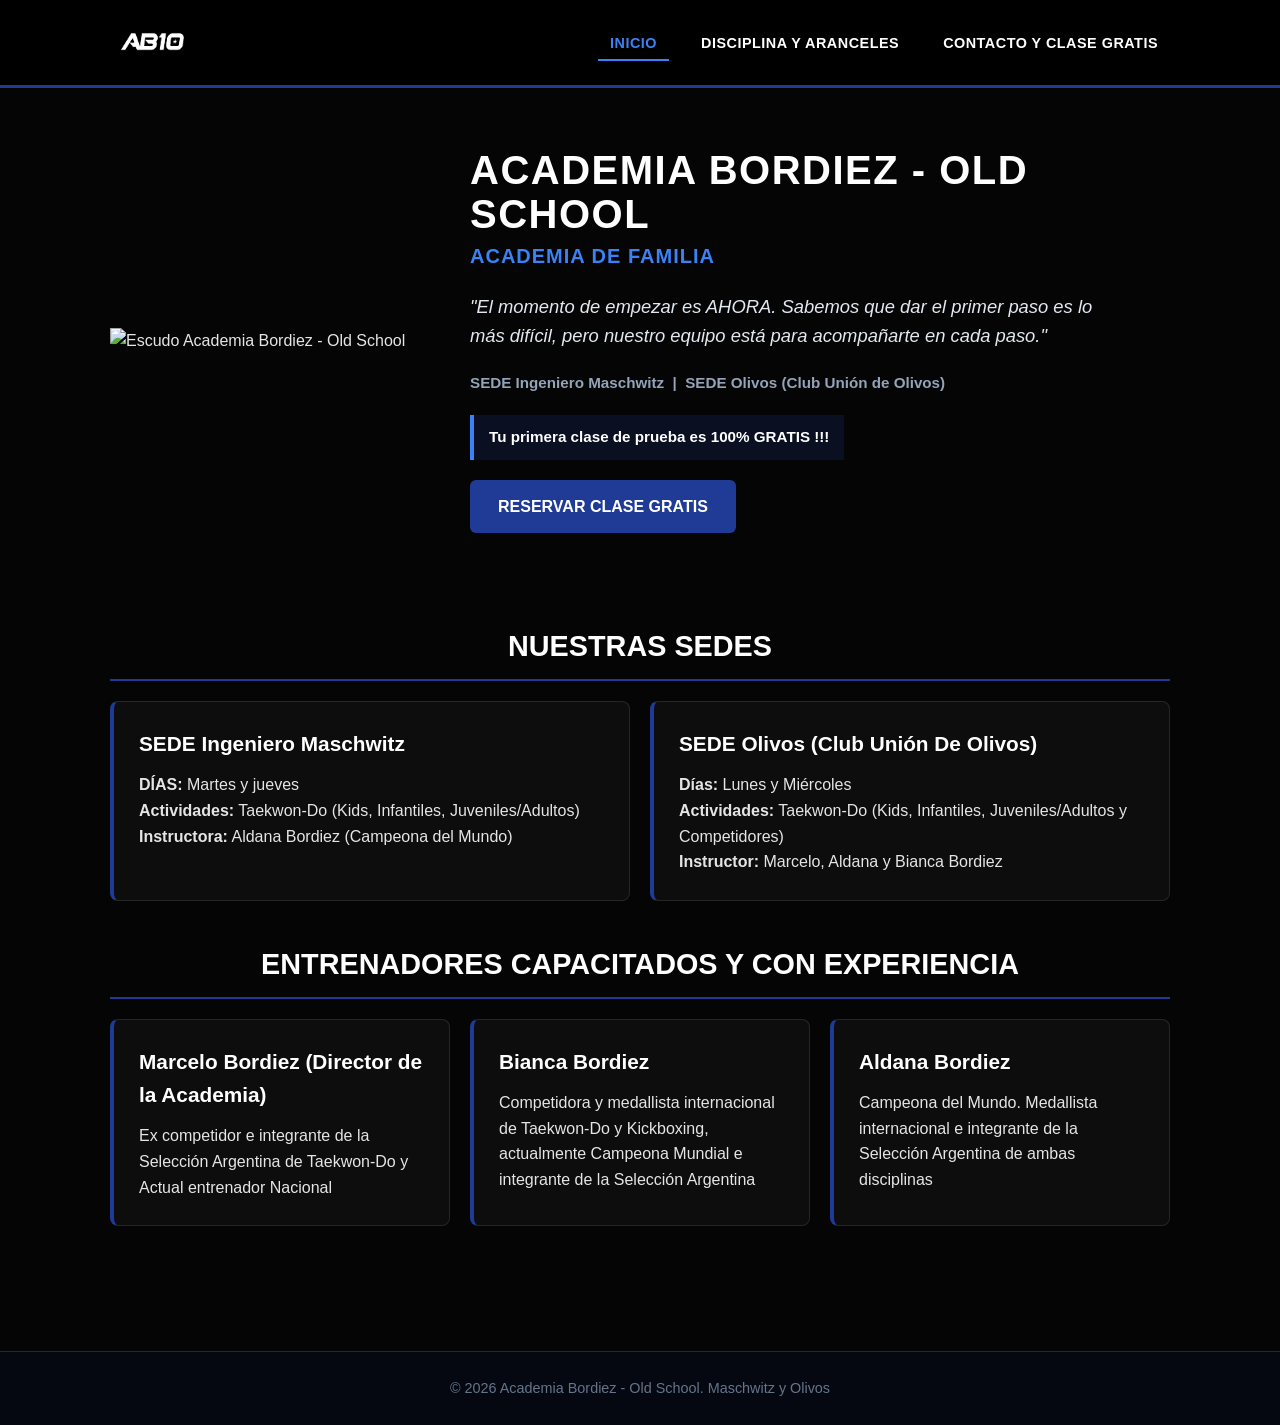
==== index.html @ 5c362b95 "Primer commit - ProgAB10" ====
<!DOCTYPE html>
<html lang="es">
<head>
    <meta charset="UTF-8">
    <meta name="viewport" content="width=device-width, initial-scale=1.0">
    <title>Academia Bordiez - Old School | Inicio</title>
    <link rel="stylesheet" href="css/styles.css">
</head>
<body>
    <header>
        <div class="contenedor-header">
            <img src="img/Bordiez - Logo AB10.png" alt="Logo Academia Bordiez - Old School" class="logo">
            <nav>
                <ul>
                    <li><a href="index.html" class="activo">Inicio</a></li>
                    <li><a href="servicios.html">Disciplina y Aranceles</a></li>
                    <li><a href="contacto.html">Contacto y Clase Gratis</a></li>
                </ul>
            </nav>
        </div>
    </header>

    <main class="contenedor-principal">
        <!-- SECCIÓN PRINCIPAL PORTADA --> 
        <section class="titulo-principal">
            <div class="columna-izquierda">
                <img src="c:\Users\bianc\Downloads\logo-academia.png.png" alt="Escudo Academia Bordiez - Old School" class="escudo-principal">
            </div>
            
            <div class="columna-texto">
                <h1>Academia Bordiez - Old School</h1>
                <p class="subtitulo-familia">Academia de familia</p>

                <p class="frase-camino">
                    "El momento de empezar es AHORA. Sabemos que dar el primer paso es lo más difícil, pero nuestro equipo está para acompañarte en cada paso."
                </p>

                <p class="sedes">SEDE Ingeniero Maschwitz &nbsp;|&nbsp; SEDE Olivos (Club Unión de Olivos)</p>

                <div class="banner-principal">
                    <span>Tu primera clase de prueba es 100% GRATIS !!!</span>
                </div>

                <div class="acciones-hero">
                    <a href="contacto.html" class="btn-cta">Reservar Clase Gratis</a>
                </div>
            </div>
        </section>

        <!-- SECCIÓN INFO IMPORTANTE Y SEDES -->
        <section class="info-sedes">
            <h2>Nuestras Sedes</h2>
            <div class="grilla-sedes">
                <article class="tarjeta-sede">
                    <h3>SEDE Ingeniero Maschwitz</h3>
                    <p><strong>DÍAS:</strong> Martes y jueves</p>
                    <p><strong>Actividades:</strong> Taekwon-Do (Kids, Infantiles, Juveniles/Adultos)</p>
                    <p><strong>Instructora:</strong> Aldana Bordiez (Campeona del Mundo)</p>
                </article>
                <article class="tarjeta-sede">
                    <h3>SEDE Olivos (Club Unión De Olivos)</h3>
                    <p><strong>Días:</strong> Lunes y Miércoles</p>
                    <p><strong>Actividades:</strong> Taekwon-Do (Kids, Infantiles, Juveniles/Adultos y Competidores)</p>
                    <p><strong>Instructor:</strong> Marcelo, Aldana y Bianca Bordiez</p>
                </article>
            </div>
        </section>

        <!-- STAFF DOCENTE -->
        <section class="Entrenadores">
            <h2>Entrenadores capacitados y con experiencia</h2>
            <div class="grilla-entrenadores">
                <article class="tarjeta-entrenadores">
                    <h3>Marcelo Bordiez (Director de la Academia)</h3>
                    <p>Ex competidor e integrante de la Selección Argentina de Taekwon-Do y Actual entrenador Nacional</p>
                </article>
                <article class="tarjeta-entrenadores">
                    <h3>Bianca Bordiez</h3>
                    <p>Competidora y medallista internacional de Taekwon-Do y Kickboxing, actualmente Campeona Mundial e integrante de la Selección Argentina</p>
                </article>
                <article class="tarjeta-entrenadores">
                    <h3>Aldana Bordiez</h3>
                    <p>Campeona del Mundo. Medallista internacional e integrante de la Selección Argentina de ambas disciplinas</p>
                </article> 
            </div>
        </section>
    </main>

    <footer>
        <div class="Contenedor-footer">
            <p>&copy; 2026 Academia Bordiez - Old School. Maschwitz y Olivos</p>
        </div>
    </footer>

    <script src="recursos/funciones.js"></script>
</body>
</html>
---- css/styles.css ----
/* ==========================================================================
   1. RESET Y ESTILOS GLOBALES
   ========================================================================== */
* {
    margin: 0;
    padding: 0;
    box-sizing: border-box;
}

body {
    font-family: 'Montserrat', 'Segoe UI', Arial, sans-serif;
    background-color: #050505; /* Fondo negro */
    color: #e5e5e5;            /* Texto claro */
    line-height: 1.6;
}

img {
    max-width: 100%;
    height: auto;
}

/* ==========================================================================
   2. CONTENEDOR PRINCIPAL
   ========================================================================== */
.contenedor-principal {
    max-width: 1100px;
    margin: 0 auto;
    padding: 40px 20px;
}

/* ==========================================================================
   3. HEADER Y NAVEGACIÓN
   ========================================================================== */
header {
    background-color: #000000;
    border-bottom: 3px solid #1f3b96;
    padding: 15px 0;
    position: sticky;
    top: 0;
    z-index: 100;
}

.contenedor-header {
    max-width: 1100px;
    margin: 0 auto;
    padding: 0 20px;
    display: flex;
    justify-content: space-between;
    align-items: center;
}

.logo {
    height: 55px;
    width: auto;
}

nav ul {
    list-style: none;
    display: flex;
    gap: 20px;
}

nav a {
    color: #ffffff;
    text-decoration: none;
    font-weight: 700;
    text-transform: uppercase;
    font-size: 0.9rem;
    letter-spacing: 0.5px;
    padding: 8px 12px;
    transition: all 0.3s ease;
}

nav a:hover, 
nav a.activo {
    color: #3b82f6;
    border-bottom: 2px solid #3b82f6;
}

/* ==========================================================================
   4. SECCIÓN INICIAL (TITULO-PRINCIPAL) - INICIO
   ========================================================================== */
.titulo-principal {
    display: flex;
    align-items: center;
    justify-content: space-between;
    gap: 40px;
    padding: 20px 0 50px 0;
    background: transparent;
    border: none;
}

.columna-izquierda {
    flex: 0 0 320px;
    display: flex;
    justify-content: center;
}

.escudo-principal {
    width: 100%;
    max-width: 320px;
    height: auto;
    display: block;
}

.columna-texto {
    flex: 1;
    display: flex;
    flex-direction: column;
    justify-content: center;
    text-align: left;
}

.columna-texto h1 {
    color: #ffffff;
    font-size: 2.5rem;
    font-weight: 800;
    text-transform: uppercase;
    letter-spacing: 1.5px;
    line-height: 1.1;
    margin-bottom: 4px;
}

.subtitulo-familia {
    color: #3b82f6;
    font-size: 1.25rem;
    font-weight: 600;
    text-transform: uppercase;
    letter-spacing: 1px;
    margin-bottom: 20px;
}

.frase-camino,
.frase-institucional {
    color: #e2e8f0;
    font-size: 1.15rem;
    font-style: italic;
    line-height: 1.6;
    margin-bottom: 20px;
    max-width: 650px;
}

.sedes {
    color: #94a3b8;
    font-size: 0.95rem;
    font-weight: 600;
    margin-bottom: 20px;
}

.banner-principal {
    background-color: rgba(31, 59, 150, 0.2);
    border-left: 4px solid #3b82f6;
    color: #ffffff;
    padding: 10px 15px;
    font-weight: 700;
    font-size: 0.95rem;
    margin-bottom: 20px;
    display: inline-block;
    width: fit-content;
}

.btn-cta {
    display: inline-block;
    background-color: #1f3b96;
    color: #ffffff;
    padding: 14px 28px;
    text-decoration: none;
    font-weight: bold;
    text-transform: uppercase;
    border-radius: 6px;
    transition: background 0.3s ease;
    align-self: flex-start;
}

.btn-cta:hover {
    background-color: #2563eb;
}

/* ==========================================================================
   5. GRILLAS Y TARJETAS EN INICIO
   ========================================================================== */
.info-sedes, 
.Entrenadores {
    margin-top: 40px;
}

.info-sedes h2, 
.Entrenadores h2 {
    font-size: 1.8rem;
    color: #ffffff;
    margin: 30px 0 20px 0;
    text-transform: uppercase;
    text-align: center;
    border-bottom: 2px solid #1f3b96;
    padding-bottom: 10px;
}

.grilla-sedes, 
.grilla-entrenadores,
.grilla-docentes {
    display: flex;
    justify-content: center;
    gap: 20px;
    margin-bottom: 35px;
}

.tarjeta-sede, 
.tarjeta-entrenadores {
    flex: 1;
    background-color: #0d0d0d;
    padding: 25px;
    border-radius: 8px;
    border: 1px solid #262626;
    border-left: 4px solid #1f3b96;
    text-align: left;
}

.tarjeta-sede h3, 
.tarjeta-entrenadores h3 {
    color: #ffffff;
    margin-bottom: 12px;
    font-size: 1.3rem;
}

/* ==========================================================================
   6. PÁGINA: DISCIPLINAS Y ARANCELES (servicios.html) - NUEVA SECCIÓN
   ========================================================================== */
.seccion-actividades h1, 
.seccion-aranceles h2,
.seccion-disciplinas h1,
.seccion-disciplinas h2 {
    font-size: 1.8rem;
    color: #ffffff;
    margin: 30px 0 25px 0;
    text-transform: uppercase;
    text-align: center;
    border-bottom: 2px solid #1f3b96;
    padding-bottom: 10px;
}

/* Tarjetas de Disciplinas y Actividades */
.tarjeta-actividad,
.tarjeta-disciplina,
.caja-actividad {
    background-color: #0d0d0d;
    padding: 25px;
    border-radius: 8px;
    margin-bottom: 25px;
    border: 1px solid #262626;
    border-left: 4px solid #1f3b96;
    text-align: left;
}

.tarjeta-actividad h2,
.tarjeta-actividad h3,
.tarjeta-disciplina h2,
.tarjeta-disciplina h3 {
    color: #3b82f6;
    font-size: 1.4rem;
    margin-bottom: 12px;
}

.beneficios-box,
.caja-info-extra {
    margin-top: 15px;
    padding: 12px 16px;
    background-color: #171717;
    border-left: 4px solid #1f3b96;
    font-size: 0.95rem;
    color: #d4d4d4;
    border-radius: 0 6px 6px 0;
}

/* Estilos para Tablas de Aranceles */
.tabla-contenedor,
.contenedor-tabla {
    overflow-x: auto;
    border-radius: 8px;
    margin: 20px auto 35px auto;
    border: 1px solid #262626;
}

table {
    width: 100%;
    border-collapse: collapse;
    background-color: #0d0d0d;
    text-align: left;
}

th, td {
    padding: 16px;
    border-bottom: 1px solid #262626;
}

th {
    background-color: #161e2e;
    color: #ffffff;
    border-bottom: 2px solid #1f3b96;
    text-transform: uppercase;
    font-size: 0.9rem;
    letter-spacing: 0.5px;
}

tr:hover {
    background-color: #171717;
}

td strong, 
.combo-destacado {
    color: #3b82f6;
}

/* ==========================================================================
   7. FORMULARIO DE CONTACTO (contacto.html)
   ========================================================================== */
.form-contacto {
    background-color: #161e2e;
    padding: 30px;
    border-radius: 8px;
    display: flex;
    flex-direction: column;
    gap: 18px;
    border: 1px solid #243044;
    max-width: 700px;
    margin: 0 auto;
}

.campo-form {
    display: flex;
    flex-direction: column;
}

.campo-form label {
    margin-bottom: 6px;
    font-weight: 600;
    color: #94a3b8;
}

.campo-form input, 
.campo-form select, 
.campo-form textarea {
    padding: 12px;
    border-radius: 6px;
    border: 1px solid #334155;
    background-color: #0f172a;
    color: #ffffff;
    font-size: 1rem;
}

.campo-form input:focus, 
.campo-form select:focus, 
.campo-form textarea:focus {
    outline: none;
    border-color: #1f3b96;
    box-shadow: 0 0 0 2px rgba(31, 59, 150, 0.4);
}

.btn-enviar {
    background-color: #1f3b96;
    color: #ffffff;
    padding: 14px;
    border: none;
    border-radius: 6px;
    font-weight: bold;
    text-transform: uppercase;
    cursor: pointer;
    transition: background 0.3s ease;
}

.btn-enviar:hover {
    background-color: #2563eb;
}

/* ==========================================================================
   8. FOOTER
   ========================================================================== */
footer {
    background-color: #050811;
    text-align: center;
    padding: 25px 0;
    margin-top: 50px;
    border-top: 1px solid #1e293b;
    color: #64748b;
    font-size: 0.9rem;
}

/* ==========================================================================
   9. ADAPTABILIDAD A CELULARES Y TABLETS
   ========================================================================== */
@media (max-width: 768px) {
    .titulo-principal,
    .hero-inicio {
        flex-direction: column;
        text-align: center;
        gap: 25px;
    }

    .columna-texto,
    .hero-col-derecha {
        text-align: center;
        align-items: center;
    }

    .frase-institucional {
        border-left: none;
        border-top: 2px solid #3b82f6;
        padding-left: 0;
        padding-top: 10px;
    }

    .btn-cta, 
    .banner-principal {
        align-self: center;
    }

    .columna-izquierda {
        flex: auto;
    }

    .escudo-principal {
        max-width: 220px;
    }

    .grilla-sedes, 
    .grilla-entrenadores,
    .grilla-docentes {
        flex-direction: column;
    }
}

@media (max-width: 720px) {
    .grilla-sedes, 
    .grilla-docentes {
        flex-direction: column;
    }
}

@media (max-width: 480px) {
    .contenedor-header {
        flex-direction: column;
        gap: 15px;
    }

    nav ul {
        flex-direction: column;
        align-items: center;
        gap: 10px;
    }

    .columna-texto h1,
    .hero h1 {
        font-size: 1.8rem;
    }
}
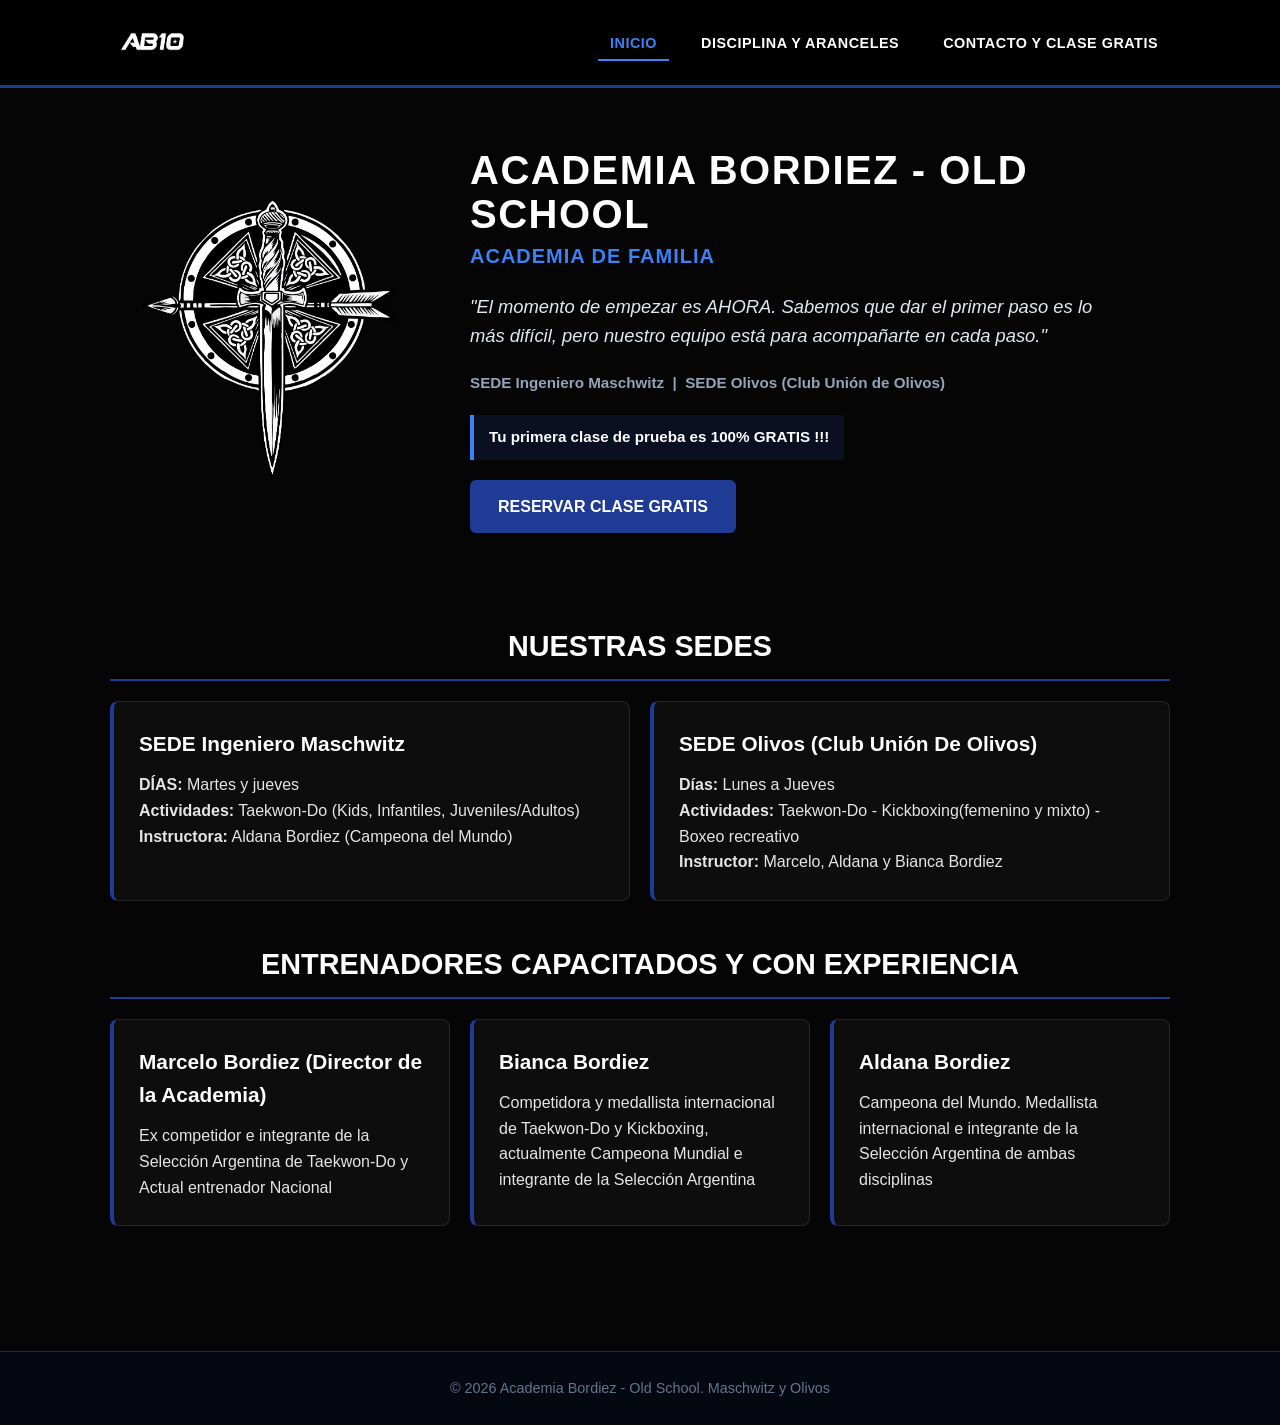
==== commit 899ba5a8: "Actualizacion, correcciones y agregamos funciones de calculo para las cuotas" ====
--- a/index.html
+++ b/index.html
@@ -24,7 +24,7 @@
         <!-- SECCIÓN PRINCIPAL PORTADA --> 
         <section class="titulo-principal">
             <div class="columna-izquierda">
-                <img src="c:\Users\bianc\Downloads\logo-academia.png.png" alt="Escudo Academia Bordiez - Old School" class="escudo-principal">
+                <img src="img/logo-academia.png.png" alt="Escudo Academia Bordiez - Old School" class="escudo-principal">
             </div>
             
             <div class="columna-texto">
@@ -59,8 +59,8 @@
                 </article>
                 <article class="tarjeta-sede">
                     <h3>SEDE Olivos (Club Unión De Olivos)</h3>
-                    <p><strong>Días:</strong> Lunes y Miércoles</p>
-                    <p><strong>Actividades:</strong> Taekwon-Do (Kids, Infantiles, Juveniles/Adultos y Competidores)</p>
+                    <p><strong>Días:</strong> Lunes a Jueves</p>
+                    <p><strong>Actividades:</strong> Taekwon-Do - Kickboxing(femenino y mixto) - Boxeo recreativo</p>
                     <p><strong>Instructor:</strong> Marcelo, Aldana y Bianca Bordiez</p>
                 </article>
             </div>
--- a/css/styles.css
+++ b/css/styles.css
@@ -179,12 +179,14 @@
 /* ==========================================================================
    5. GRILLAS Y TARJETAS EN INICIO
    ========================================================================== */
-.info-sedes, 
+.info-sedes,
+.seccion-contacto, 
 .Entrenadores {
     margin-top: 40px;
 }
 
 .info-sedes h2, 
+.seccion-contacto h2,
 .Entrenadores h2 {
     font-size: 1.8rem;
     color: #ffffff;
@@ -197,6 +199,7 @@
 
 .grilla-sedes, 
 .grilla-entrenadores,
+.info-contacto,
 .grilla-docentes {
     display: flex;
     justify-content: center;
@@ -205,6 +208,7 @@
 }
 
 .tarjeta-sede, 
+.tarjeta-contacto,
 .tarjeta-entrenadores {
     flex: 1;
     background-color: #0d0d0d;
@@ -216,6 +220,7 @@
 }
 
 .tarjeta-sede h3, 
+.tarjeta-contacto h3,
 .tarjeta-entrenadores h3 {
     color: #ffffff;
     margin-bottom: 12px;
@@ -313,7 +318,8 @@
 /* ==========================================================================
    7. FORMULARIO DE CONTACTO (contacto.html)
    ========================================================================== */
-.form-contacto {
+.form-contacto
+{
     background-color: #161e2e;
     padding: 30px;
     border-radius: 8px;
@@ -422,6 +428,7 @@
     }
 
     .grilla-sedes, 
+    .info-contacto,
     .grilla-entrenadores,
     .grilla-docentes {
         flex-direction: column;
@@ -451,4 +458,89 @@
     .hero h1 {
         font-size: 1.8rem;
     }
-}+}
+.boton-menu {
+    display: none;
+    background: transparent;
+    color: #fff;
+    border: 1px solid #3b82f6;
+    border-radius: 6px;
+    padding: 8px 12px;
+    font-size: 1.3rem;
+    cursor: pointer;
+}
+.seccion-calculadora {
+    background: #0d0d0d;
+    border: 1px solid #262626;
+    border-left: 4px solid #1f3b96;
+    border-radius: 8px;
+    padding: 24px;
+    margin: 28px 0;
+}
+.seccion-calculadora h2 {
+    color: #fff;
+    margin-bottom: 12px;
+}
+.lista-actividades {
+    display: grid;
+    grid-template-columns: repeat(auto-fit, minmax(220px, 1fr));
+    gap: 12px;
+    border: 1px solid #334155;
+    border-radius: 6px;
+    padding: 16px;
+    margin: 18px 0;
+}
+.lista-actividades legend {
+    padding: 0 8px;
+    color: #94a3b8;
+    font-weight: 700;
+}
+.lista-actividades label {
+    display: flex;
+    gap: 8px;
+    align-items: center;
+}
+.resultado-box {
+    background: #161e2e;
+    border-left: 4px solid #3b82f6;
+    border-radius: 6px;
+    padding: 16px;
+    margin: 16px 0;
+}
+.resultado-box[hidden] {
+    display: none;
+}
+#copiar-alias {
+    display: block;
+    margin-top: 12px;
+}
+.campo-invalido {
+    border: 2px solid #ef4444 !important;
+    box-shadow: 0 0 0 2px rgba(239, 68, 68, .15);
+}
+.campo-valido {
+    border: 2px solid #22c55e !important;
+}
+.boton-deshabilitado {
+    opacity: .55;
+}
+@media (max-width: 768px) {
+    .boton-menu {
+        display: inline-block;
+    }
+    .contenedor-header {
+        flex-wrap: wrap;
+    }
+    .contenedor-header nav {
+        display: none;
+        width: 100%;
+    }
+    .contenedor-header nav.activo {
+        display: block;
+    }
+    .contenedor-header nav ul {
+        flex-direction: column;
+        align-items: center;
+        padding-top: 14px;
+    }
+}
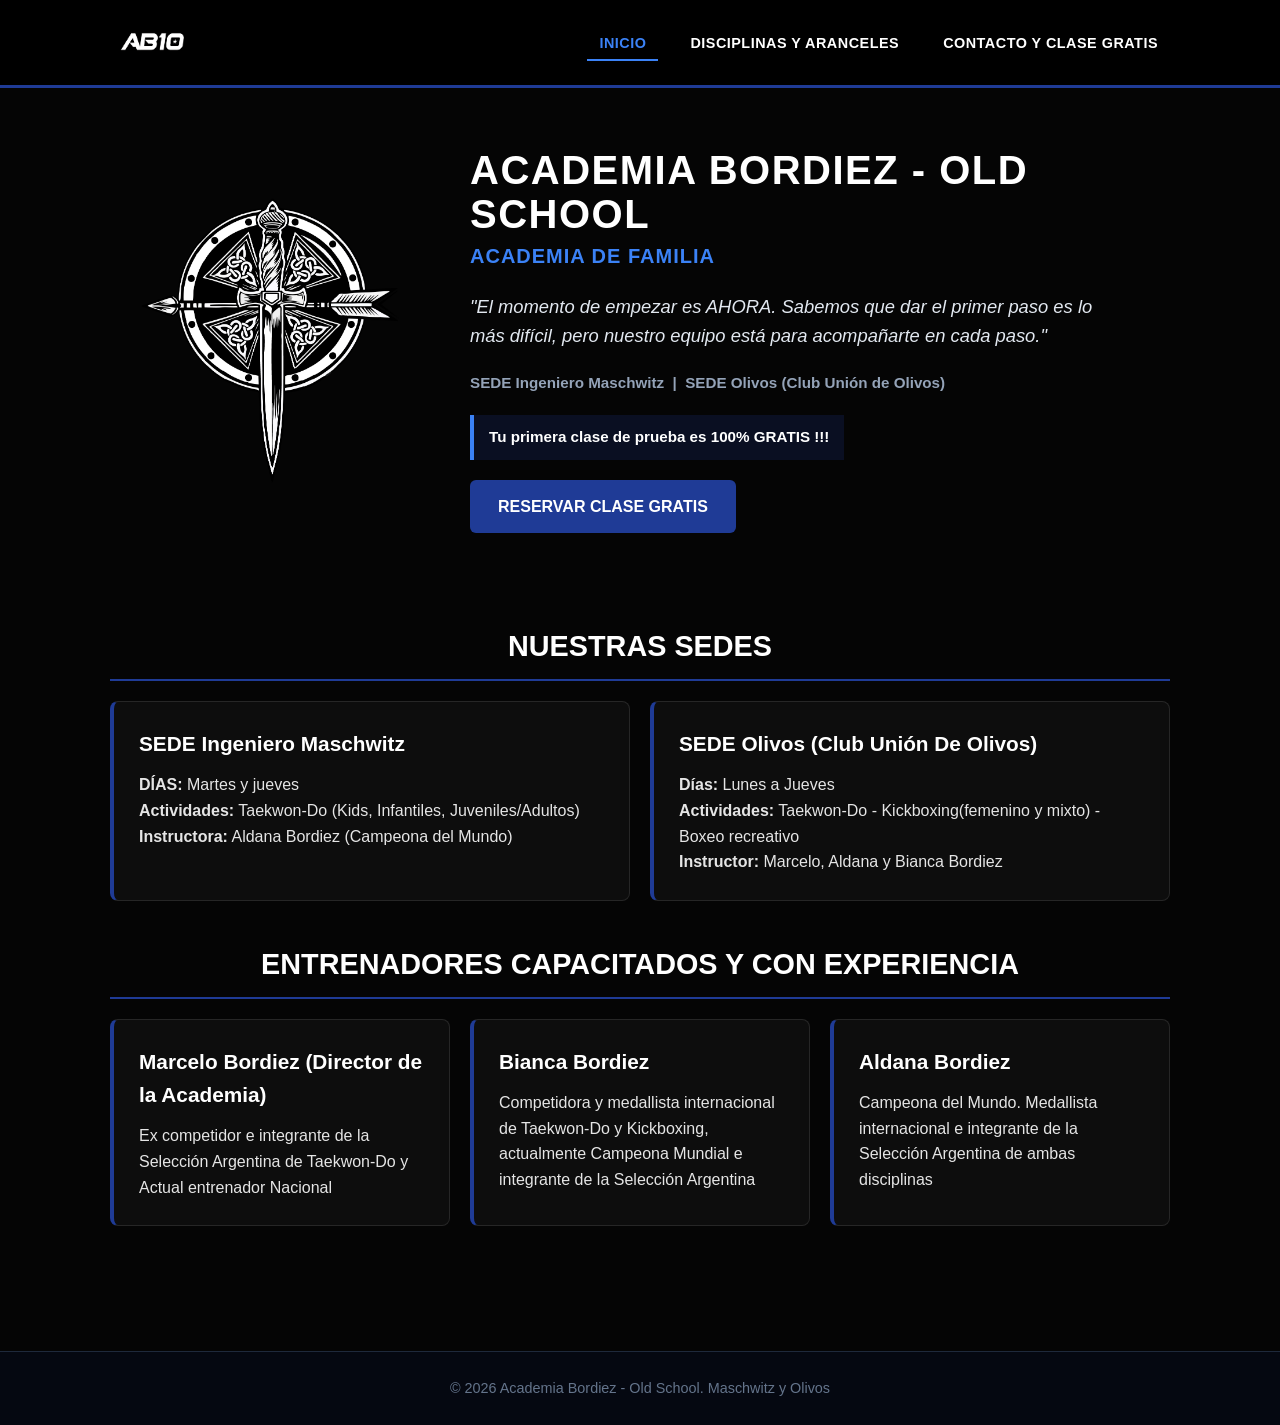
==== commit ff528c95: "agregamos fotos en las actividades. Correccion del menu hamburguesa responsive" ====
--- a/index.html
+++ b/index.html
@@ -6,25 +6,36 @@
     <title>Academia Bordiez - Old School | Inicio</title>
     <link rel="stylesheet" href="css/styles.css">
 </head>
-<body>
-    <header>
-        <div class="contenedor-header">
-            <img src="img/Bordiez - Logo AB10.png" alt="Logo Academia Bordiez - Old School" class="logo">
-            <nav>
-                <ul>
-                    <li><a href="index.html" class="activo">Inicio</a></li>
-                    <li><a href="servicios.html">Disciplina y Aranceles</a></li>
-                    <li><a href="contacto.html">Contacto y Clase Gratis</a></li>
-                </ul>
-            </nav>
-        </div>
-    </header>
+<body>   
+<header>
+    <div class="contenedor-header">
+        <img src="img/Bordiez - Logo AB10.png"
+             alt="Logo Academia Bordiez - Old School"
+             class="logo">
+
+        <button class="boton-menu"
+                type="button"
+                aria-label="Abrir menú"
+                aria-expanded="false">
+            ☰
+        </button>
+
+        <nav>
+            <ul>
+                <li><a href="index.html" class="activo">Inicio</a></li>
+                <li><a href="servicios.html">Disciplinas y Aranceles</a></li>
+                <li><a href="contacto.html">Contacto y Clase Gratis</a></li>
+            </ul>
+        </nav>
+    </div>
+</header>
+
 
     <main class="contenedor-principal">
         <!-- SECCIÓN PRINCIPAL PORTADA --> 
         <section class="titulo-principal">
             <div class="columna-izquierda">
-                <img src="img/logo-academia.png.png" alt="Escudo Academia Bordiez - Old School" class="escudo-principal">
+                <img src="img/logo-academia.png" alt="Escudo Academia Bordiez - Old School" class="escudo-principal">
             </div>
             
             <div class="columna-texto">
--- a/css/styles.css
+++ b/css/styles.css
@@ -524,23 +524,60 @@
 .boton-deshabilitado {
     opacity: .55;
 }
+
 @media (max-width: 768px) {
+    .contenedor-header {
+        flex-direction: row;
+        flex-wrap: wrap;
+        justify-content: space-between;
+    }
+
     .boton-menu {
         display: inline-block;
     }
-    .contenedor-header {
-        flex-wrap: wrap;
-    }
+
     .contenedor-header nav {
         display: none;
         width: 100%;
     }
+
     .contenedor-header nav.activo {
         display: block;
     }
+
     .contenedor-header nav ul {
         flex-direction: column;
         align-items: center;
         padding-top: 14px;
     }
 }
+
+/* Imágenes de las actividades */
+
+.tarjeta-actividad {
+    overflow: auto;
+}
+
+.tarjeta-actividad img {
+    float: right;
+    width: 220px;
+    height: 160px;
+    object-fit: cover;
+    border-radius: 10px;
+    margin: 0 0 15px 20px;
+    border: 2px solid #1f3b96;
+}
+
+/* Adaptación para celulares */
+
+@media (max-width: 600px) {
+
+    .tarjeta-actividad img {
+        float: none;
+        display: block;
+        width: 100%;
+        height: 200px;
+        margin: 15px 0;
+    }
+
+}
